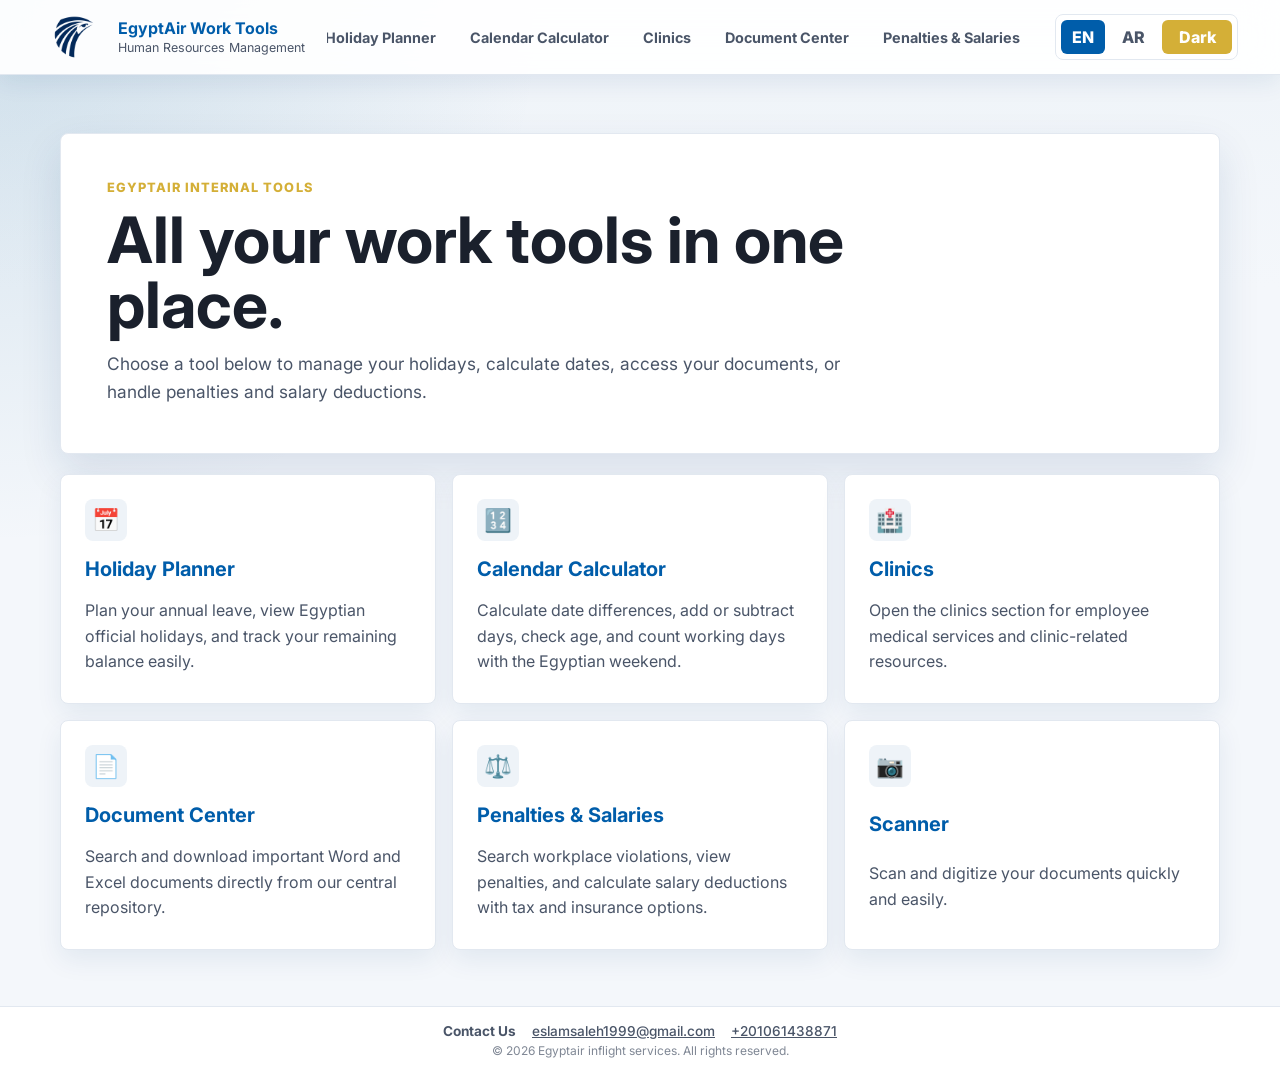
==== index.html @ b9f61050 "Add files via upload" ====
<!DOCTYPE html>
<html lang="en" dir="ltr" data-theme="light">
<head>
  <meta charset="UTF-8">
  <meta name="viewport" content="width=device-width, initial-scale=1.0">
  <title>EgyptAir Work Tools</title>
  <link rel="icon" href="egyptair-logo_.png" type="image/png">
  <link rel="preconnect" href="https://fonts.googleapis.com">
  <link rel="preconnect" href="https://fonts.gstatic.com" crossorigin>
  <link href="https://fonts.googleapis.com/css2?family=Cairo:wght@400;500;600;700&family=Inter:wght@400;500;600;700;800&display=swap" rel="stylesheet">
  <link rel="stylesheet" href="portal.css">
</head>
<body>
  <header class="portal-header">
    <a class="brand" href="index.html" aria-label="EgyptAir home">
      <img src="egyptair-logo_.png" alt="EgyptAir logo">
      <span>
        <strong data-en="EgyptAir Work Tools" data-ar="أدوات عمل مصر للطيران">EgyptAir Work Tools</strong>
        <small data-en="Human Resources Management" data-ar="ادارة الموارد البشرية">ادارة الموارد البشرية</small>
      </span>
    </a>

    <nav class="portal-nav" aria-label="Main navigation">
      <a class="active" href="index.html" data-en="Home" data-ar="الرئيسية">Home</a>
      <a href="holiday-planner.html" data-en="Holiday Planner" data-ar="مخطط الإجازات">Holiday Planner</a>
      <a href="calendar-calculator.html" data-en="Calendar Calculator" data-ar="حاسبة التقويم">Calendar Calculator</a>
      <a href="clinics.html" data-en="Clinics" data-ar="العيادات">Clinics</a>
      <a href="document-center.html" data-en="Document Center" data-ar="مركز المستندات">Document Center</a>
      <a href="penalties-salaries.html" data-en="Penalties & Salaries" data-ar="الجزاءات والمرتبات">الجزاءات والمرتبات</a>
      <a href="scanner.html" data-en="Scanner" data-ar="ماسح ضوئي">Scanner</a>
    </nav>

    <div class="portal-actions" aria-label="Display controls">
      <button class="segmented-btn active" type="button" data-lang-option="en">EN</button>
      <button class="segmented-btn" type="button" data-lang-option="ar">AR</button>
      <button class="theme-btn" type="button" data-theme-toggle data-en="Dark" data-ar="داكن">Dark</button>
    </div>
  </header>

  <main class="portal-shell">
    <section class="hero-panel">
      <p class="eyebrow" data-en="EgyptAir internal tools" data-ar="أدوات داخلية لمصر للطيران">EgyptAir internal tools</p>
      <h1 data-en="All your work tools in one place." data-ar="جميع أدوات عملك في مكان واحد.">All your work tools in one place.</h1>
      <p data-en="Choose a tool below to manage your holidays, calculate dates, access your documents, or handle penalties and salary deductions." data-ar="اختر أداة من أدناه لإدارة إجازاتك، أو حساب التواريخ، أو الوصول إلى مستنداتك، أو التعامل مع الجزاءات وخصومات الرواتب.">Choose a tool below to manage your holidays, calculate dates, access your documents, or handle penalties and salary deductions.</p>
    </section>

    <section class="tool-grid" aria-label="Portal options">
      <a class="tool-card" href="holiday-planner.html">
        <span class="tool-icon" aria-hidden="true">📅</span>
        <h2 data-en="Holiday Planner" data-ar="مخطط الإجازات">Holiday Planner</h2>
        <p data-en="Plan your annual leave, view Egyptian official holidays, and track your remaining balance easily." data-ar="خطط لإجازتك السنوية، واعرض العطلات الرسمية المصرية، وتتبع رصيدك المتبقي بسهولة.">Plan your annual leave, view Egyptian official holidays, and track your remaining balance easily.</p>
      </a>

      <a class="tool-card" href="calendar-calculator.html">
        <span class="tool-icon" aria-hidden="true">🔢</span>
        <h2 data-en="Calendar Calculator" data-ar="حاسبة التقويم">Calendar Calculator</h2>
        <p data-en="Calculate date differences, add or subtract days, check age, and count working days with the Egyptian weekend." data-ar="احسب الفروق بين التواريخ، وأضف أو اطرح الأيام، واحسب العمر، وعد أيام العمل مع عطلة نهاية الأسبوع المصرية.">Calculate date differences, add or subtract days, check age, and count working days with the Egyptian weekend.</p>
      </a>

      <a class="tool-card" href="clinics.html">
        <span class="tool-icon" aria-hidden="true">🏥</span>
        <h2 data-en="Clinics" data-ar="العيادات">Clinics</h2>
        <p data-en="Open the clinics section for employee medical services and clinic-related resources." data-ar="افتح قسم العيادات لخدمات الموظفين الطبية والموارد المتعلقة بالعيادات.">Open the clinics section for employee medical services and clinic-related resources.</p>
      </a>

      <a class="tool-card" href="document-center.html">
        <span class="tool-icon" aria-hidden="true">📄</span>
        <h2 data-en="Document Center" data-ar="مركز المستندات">Document Center</h2>
        <p data-en="Search and download important Word and Excel documents directly from our central repository." data-ar="ابحث وحمل مستندات Word وExcel الهامة مباشرة من مستودعنا المركزي.">Search and download important Word and Excel documents directly from our central repository.</p>
      </a>

      <a class="tool-card" href="penalties-salaries.html">
        <span class="tool-icon" aria-hidden="true">⚖️</span>
        <h2 data-en="Penalties & Salaries" data-ar="الجزاءات والمرتبات">الجزاءات والمرتبات</h2>
        <p data-en="Search workplace violations, view penalties, and calculate salary deductions with tax and insurance options." data-ar="ابحث عن المخالفات الوظيفية، واعرض الجزاءات، واحسب خصومات الرواتب مع خيارات الضرائب والتأمين.">ابحث عن المخالفات الوظيفية، واعرض الجزاءات، واحسب خصومات الرواتب مع خيارات الضرائب والتأمين.</p>
      </a>
      <a class="tool-card" href="scanner.html">
        <span class="tool-icon" aria-hidden="true">📷</span>
        <h2 data-en="Scanner" data-ar="ماسح ضوئي">Scanner</h2>
        <p data-en="Scan and digitize your documents quickly and easily." data-ar="امسح مستنداتك ضوئياً ورقمنتها بسرعة وسهولة.">Scan and digitize your documents quickly and easily.</p>
      </a>
    </section>
  </main>

  <footer class="portal-footer">
    <div class="footer-content">
      <div class="footer-info">
        <span><strong>Contact Us</strong></span>
        <span><a href="mailto:eslamsaleh1999@gmail.com">eslamsaleh1999@gmail.com</a></span>
        <span><a href="tel:+201061438871">+201061438871</a></span>
      </div>
      <div class="footer-copyright">
        &copy; 2026 Egyptair inflight services. All rights reserved.
      </div>
    </div>
  </footer>

  <script src="site-data.js"></script>
<script src="portal.js"></script>
</body>
</html>
---- portal.css ----
:root {
  color-scheme: light;
  --bg: #f4f7fb;
  --surface: #ffffff;
  --surface-2: #eef3f8;
  --surface2: #eef3f8; /* backward-compat alias */
  --text: #1a202c;
  --muted: #4a5568;
  --line: #e2e8f0;
  --primary: #005daa; /* Official EgyptAir Blue */
  --primary-2: #0078d4;
  --accent: #d4af37;
  --accent-2: #f6e05e;
  --danger: #c73636;
  --success: #12805c;
  --shadow: 0 18px 42px rgba(18, 59, 115, 0.12);
}

:root[data-theme="dark"] {
  color-scheme: dark;
  --bg: #101722;
  --surface: #172234;
  --surface-2: #202d42;
  --surface2: #202d42; /* backward-compat alias */
  --text: #edf4ff;
  --muted: #aab7ca;
  --line: #33445f;
  --primary: #74b8ff;
  --primary-2: #88d6e9;
  --accent: #f1c75b;
  --accent-2: #ffe08a;
  --danger: #ff8a8a;
  --success: #6ee7b7;
  --shadow: 0 18px 44px rgba(0, 0, 0, 0.32);
}

* {
  box-sizing: border-box;
}

html {
  min-height: 100%;
}

body {
  margin: 0;
  min-height: 100vh;
  background:
    radial-gradient(circle at top left, rgba(31, 111, 159, 0.16), transparent 34rem),
    linear-gradient(180deg, var(--surface-2), var(--bg) 18rem);
  color: var(--text);
  font-family: Inter, "Segoe UI", Arial, sans-serif;
  cursor: url('data:image/svg+xml;utf8,%3Csvg%20xmlns%3D%22http%3A//www.w3.org/2000/svg%22%20width%3D%2226%22%20height%3D%2226%22%20viewBox%3D%220%200%20800%20800%22%3E%3Cpath%20fill%3D%22white%22%20stroke%3D%22black%22%20stroke-width%3D%2236%22%20stroke-linejoin%3D%22round%22%20d%3D%22M%20116%2C136%20L%20103%2C173%20L%20119%2C219%20L%20213%2C323%20L%20152%2C592%20L%20207%2C647%20L%20219%2C645%20L%20333%2C443%20L%20435%2C545%20L%20415%2C630%20L%20465%2C673%20L%20542%2C572%20L%20649%2C488%20L%20602%2C439%20L%20520%2C460%20L%20417%2C356%20L%20617%2C247%20L%20622%2C232%20L%20570%2C177%20L%20299%2C240%20L%20198%2C147%20L%20143%2C128%20Z%22/%3E%3C/svg%3E') 13 13, auto;
}

html[dir="rtl"] body,
html[dir="rtl"] button,
html[dir="rtl"] input,
html[dir="rtl"] select,
html[dir="rtl"] textarea {
  font-family: Cairo, "Segoe UI", Tahoma, Arial, sans-serif;
}

a {
  color: inherit;
}

button,
input,
select,
textarea {
  font: inherit;
}

.portal-header {
  position: sticky;
  top: 0;
  z-index: 20;
  display: grid;
  grid-template-columns: auto minmax(0, 1fr) auto;
  align-items: center;
  gap: 22px;
  padding: 14px clamp(16px, 4vw, 42px);
  background: color-mix(in srgb, var(--surface) 92%, transparent);
  border-bottom: 1px solid var(--line);
  box-shadow: 0 8px 22px rgba(18, 59, 115, 0.08);
  backdrop-filter: blur(16px);
}

.brand {
  display: inline-flex;
  align-items: center;
  gap: 12px;
  text-decoration: none;
  min-width: 230px;
}

.brand img {
  width: 64px;
  height: 44px;
  object-fit: contain;
}

.brand strong,
.brand small {
  display: block;
}

.brand strong {
  color: var(--primary);
  font-size: 1rem;
  line-height: 1.15;
}

.brand small {
  color: var(--muted);
  font-size: 0.78rem;
  margin-top: 3px;
}

.portal-nav {
  display: flex;
  justify-content: center;
  gap: 6px;
  min-width: 0;
  overflow-x: auto;
}

.portal-nav a {
  flex: 0 0 auto;
  min-height: 40px;
  display: inline-flex;
  align-items: center;
  padding: 0 13px;
  border-radius: 6px;
  color: var(--muted);
  font-weight: 700;
  font-size: 0.9rem;
  text-decoration: none;
  border: 1px solid transparent;
}

.portal-nav a:hover,
.portal-nav a:focus-visible {
  color: var(--primary);
  border-color: var(--line);
  background: var(--surface-2);
  outline: none;
}

.portal-nav a.active {
  color: #ffffff;
  background: var(--primary);
  border-color: transparent;
}

.portal-actions {
  display: inline-flex;
  align-items: center;
  gap: 6px;
  padding: 5px;
  border: 1px solid var(--line);
  border-radius: 8px;
  background: var(--surface);
}

.segmented-btn,
.theme-btn {
  min-height: 34px;
  border: 0;
  border-radius: 6px;
  padding: 0 11px;
  background: transparent;
  color: var(--muted);
  font-weight: 800;
  cursor: pointer;
}

.segmented-btn.active,
.theme-btn {
  color: #ffffff;
  background: var(--primary);
}

.theme-btn {
  min-width: 70px;
  background: var(--accent);
  color: #ffffff;
}

.portal-shell {
  width: min(1160px, calc(100% - 32px));
  margin: 0 auto;
  padding: clamp(28px, 5vw, 58px) 0 56px;
}

.hero-panel {
  display: grid;
  gap: 12px;
  padding: clamp(26px, 5vw, 46px);
  border: 1px solid var(--line);
  border-radius: 8px;
  background: var(--surface);
  box-shadow: var(--shadow);
}

.eyebrow {
  margin: 0;
  color: var(--accent);
  font-size: 0.8rem;
  font-weight: 800;
  letter-spacing: 0.08em;
  text-transform: uppercase;
}

h1,
h2,
p {
  margin-top: 0;
}

.hero-panel h1 {
  max-width: 760px;
  margin-bottom: 0;
  font-size: clamp(2.2rem, 5vw, 4.2rem);
  line-height: 1.02;
  letter-spacing: 0;
}

.hero-panel p:last-child {
  max-width: 760px;
  margin-bottom: 0;
  color: var(--muted);
  font-size: 1.08rem;
  line-height: 1.65;
}

.tool-grid {
  display: grid;
  grid-template-columns: repeat(3, minmax(0, 1fr));
  gap: 16px;
  margin-top: 20px;
}

.tool-card {
  display: grid;
  gap: 13px;
  min-height: 230px;
  padding: 24px;
  border: 1px solid var(--line);
  border-radius: 8px;
  background: var(--surface);
  color: inherit;
  text-decoration: none;
  box-shadow: 0 10px 26px rgba(18, 59, 115, 0.08);
  transition: transform 0.18s ease, border-color 0.18s ease, box-shadow 0.18s ease;
}

.tool-card:hover,
.tool-card:focus-visible {
  transform: translateY(-3px);
  border-color: var(--accent);
  box-shadow: var(--shadow);
  outline: none;
}

.tool-icon {
  width: 42px;
  height: 42px;
  display: inline-flex;
  align-items: center;
  justify-content: center;
  border-radius: 8px;
  background: var(--surface-2);
  color: var(--primary);
  font-size: 1.4rem;
  font-weight: 800;
}

.tool-card h2 {
  margin-bottom: 0;
  color: var(--primary);
  font-size: 1.25rem;
}

.tool-card p {
  margin-bottom: 0;
  color: var(--muted);
  line-height: 1.6;
}

.app-page {
  width: min(1480px, calc(100% - 32px));
  margin: 0 auto;
  padding: 28px 0 56px;
}

.document-layout {
  display: grid;
  grid-template-columns: minmax(280px, 0.8fr) minmax(0, 1.2fr);
  gap: 18px;
  align-items: start;
}

.panel-card {
  border: 1px solid var(--line);
  border-radius: 8px;
  background: var(--surface);
  box-shadow: 0 12px 30px rgba(18, 59, 115, 0.1);
  padding: 22px;
}

.panel-card h1,
.panel-card h2 {
  color: var(--primary);
}

.panel-card p {
  color: var(--muted);
  line-height: 1.6;
}

.upload-zone {
  display: grid;
  gap: 14px;
}

.file-input {
  min-height: 150px;
  display: grid;
  place-items: center;
  padding: 18px;
  border: 2px dashed var(--line);
  border-radius: 8px;
  background: var(--surface-2);
  color: var(--muted);
  text-align: center;
  cursor: pointer;
}

.file-input input {
  display: none;
}

.primary-btn,
.ghost-btn {
  min-height: 42px;
  display: inline-flex;
  align-items: center;
  justify-content: center;
  gap: 8px;
  border-radius: 6px;
  padding: 0 16px;
  font-weight: 800;
  cursor: pointer;
  text-decoration: none;
}

.primary-btn {
  border: 0;
  color: #fff;
  background: var(--primary);
}

.ghost-btn {
  border: 1px solid var(--line);
  background: var(--surface);
  color: var(--primary);
}

.danger-btn {
  color: var(--danger);
}

.document-list {
  display: grid;
  gap: 10px;
  margin-top: 18px;
}

.document-row {
  display: grid;
  grid-template-columns: minmax(0, 1fr) auto;
  gap: 12px;
  align-items: center;
  padding: 14px;
  border: 1px solid var(--line);
  border-radius: 8px;
  background: var(--surface-2);
}

.document-row-actions {
  display: flex;
  flex-wrap: wrap;
  gap: 8px;
  justify-content: flex-end;
}

.document-form-panel {
  margin-top: 18px;
  padding: 18px;
  border: 1px solid var(--line);
  border-radius: 8px;
  background: var(--surface-2);
}

.document-form-panel[hidden] {
  display: none;
}

.document-form-panel h3 {
  margin: 0 0 6px;
  color: var(--primary);
  font-size: 1.05rem;
}

.document-form-panel .form-note {
  margin: 0 0 16px;
  color: var(--muted);
  font-size: 0.9rem;
  line-height: 1.5;
}

.document-form-fields {
  display: grid;
  gap: 14px;
}

.document-form-field label {
  display: block;
  margin-bottom: 6px;
  font-weight: 700;
  color: var(--text);
}

.document-form-field input,
.document-form-field textarea {
  width: 100%;
  padding: 10px 12px;
  border: 1px solid var(--line);
  border-radius: 8px;
  background: var(--surface);
  color: var(--text);
  font: inherit;
}

.document-form-field textarea {
  min-height: 72px;
  resize: vertical;
}

.document-form-actions {
  display: flex;
  flex-wrap: wrap;
  gap: 10px;
  margin-top: 18px;
}

.document-form-status {
  margin-top: 12px;
  color: var(--muted);
  font-size: 0.9rem;
}

.document-form-status.is-error {
  color: var(--danger);
}

.docx-render-host {
  position: fixed;
  left: -10000px;
  top: 0;
  width: 210mm;
  pointer-events: none;
  opacity: 0;
}

.document-name {
  margin: 0 0 4px;
  font-weight: 800;
  overflow-wrap: anywhere;
}

/* Employee results use a fixed label/value grid instead of inline text.
   This keeps the value column aligned even when labels or values have
   different lengths, including Arabic RTL layouts. */
.employee-result-card {
  grid-template-columns: 1fr;
  gap: 8px;
  align-items: stretch;
}

.employee-result-name {
  margin: 0;
  color: var(--text);
  font-size: 1.2rem;
  font-weight: 800;
  line-height: 1.35;
}

.employee-result-fields {
  display: grid;
  gap: 5px;
  font-size: 0.92em;
}

.employee-field {
  display: grid;
  grid-template-columns: max-content minmax(0, 1fr);
  gap: 8px;
  align-items: start;
  min-width: 0;
}

.employee-field-label {
  white-space: nowrap;
}

.employee-field-value {
  min-width: 0;
  overflow-wrap: anywhere;
}

.document-meta {
  margin: 0;
  color: var(--muted);
  font-size: 0.9rem;
}

.empty-state {
  padding: 28px;
  border: 1px dashed var(--line);
  border-radius: 8px;
  color: var(--muted);
  text-align: center;
}

/* ── Toast notifications ── */
.toast-container {
  position: fixed;
  top: 80px;
  right: 16px;
  z-index: 1000;
  display: flex;
  flex-direction: column;
  gap: 10px;
  pointer-events: none;
}

html[dir="rtl"] .toast-container {
  right: auto;
  left: 16px;
}

.toast {
  pointer-events: auto;
  min-width: 260px;
  max-width: 420px;
  padding: 14px 18px;
  border-radius: 8px;
  border: 1px solid var(--line);
  background: var(--surface);
  color: var(--text);
  box-shadow: var(--shadow);
  font-size: 0.95rem;
  font-weight: 600;
  line-height: 1.5;
  animation: toastIn 0.3s ease, toastOut 0.3s ease 3.7s forwards;
  opacity: 1;
}

.toast--error {
  border-color: var(--danger);
  background: color-mix(in srgb, var(--danger) 8%, var(--surface));
}

.toast--warning {
  border-color: var(--accent);
  background: color-mix(in srgb, var(--accent) 8%, var(--surface));
}

@keyframes toastIn {
  from { opacity: 0; transform: translateX(30px); }
  to   { opacity: 1; transform: translateX(0); }
}

@keyframes toastOut {
  from { opacity: 1; transform: translateX(0); }
  to   { opacity: 0; transform: translateX(30px); }
}

html[dir="rtl"] .toast {
  animation: toastInRtl 0.3s ease, toastOutRtl 0.3s ease 3.7s forwards;
}

@keyframes toastInRtl {
  from { opacity: 0; transform: translateX(-30px); }
  to   { opacity: 1; transform: translateX(0); }
}

@keyframes toastOutRtl {
  from { opacity: 1; transform: translateX(0); }
  to   { opacity: 0; transform: translateX(-30px); }
}

/* ── Utilities ── */
.sr-only {
  position: absolute;
  width: 1px;
  height: 1px;
  padding: 0;
  margin: -1px;
  overflow: hidden;
  clip: rect(0, 0, 0, 0);
  white-space: nowrap;
  border: 0;
}

.hidden {
  display: none !important;
}

  .search-input {
    width: 100%;
    padding: 12px;
    border: 1px solid var(--line);
    border-radius: 8px;
    background: var(--surface-2);
    color: var(--text);
    font: inherit;
    outline: none;
    transition: border-color 0.18s, box-shadow 0.18s;
  }
  .search-input:focus {
    border-color: var(--primary);
    box-shadow: 0 0 0 3px rgba(0, 93, 170, 0.12);
  }

@media (max-width: 920px) {
  .portal-header {
    grid-template-columns: 1fr;
    gap: 12px;
  }

  .brand {
    min-width: 0;
  }

  .portal-nav {
    justify-content: flex-start;
  }

  .portal-actions {
    justify-self: start;
  }

  .tool-grid,
  .document-layout {
    grid-template-columns: 1fr;
  }
}

@media (max-width: 560px) {
  .brand img {
    width: 54px;
  }

  .portal-shell,
  .app-page {
    width: min(100% - 20px, 1480px);
  }

  .hero-panel,
  .tool-card,
  .panel-card {
    padding: 18px;
  }

  .document-row {
    grid-template-columns: 1fr;
  }
}

/* ── Footer ── */
.portal-footer {
  margin: 0;
  padding: 16px clamp(16px, 4vw, 42px);
  background: var(--surface);
  border-top: 1px solid var(--line);
  text-align: center;
  color: var(--muted);
  /* Force LTR and standard font even in Arabic mode */
  direction: ltr !important;
  unicode-bidi: isolate;
  font-family: Inter, "Segoe UI", Arial, sans-serif !important;
}

.footer-content {
  max-width: 1160px;
  margin: 0 auto;
  display: flex;
  flex-direction: column;
  gap: 4px;
}

.footer-info {
  display: flex;
  justify-content: center;
  flex-wrap: wrap;
  gap: 16px;
  font-weight: 500;
  font-size: 0.85rem;
}

.footer-info span {
  display: flex;
  align-items: center;
  gap: 6px;
}

.footer-copyright {
  font-size: 0.75rem;
  opacity: 0.7;
}

@media (max-width: 768px) {
  .footer-info {
    flex-direction: column;
    gap: 8px;
  }
}
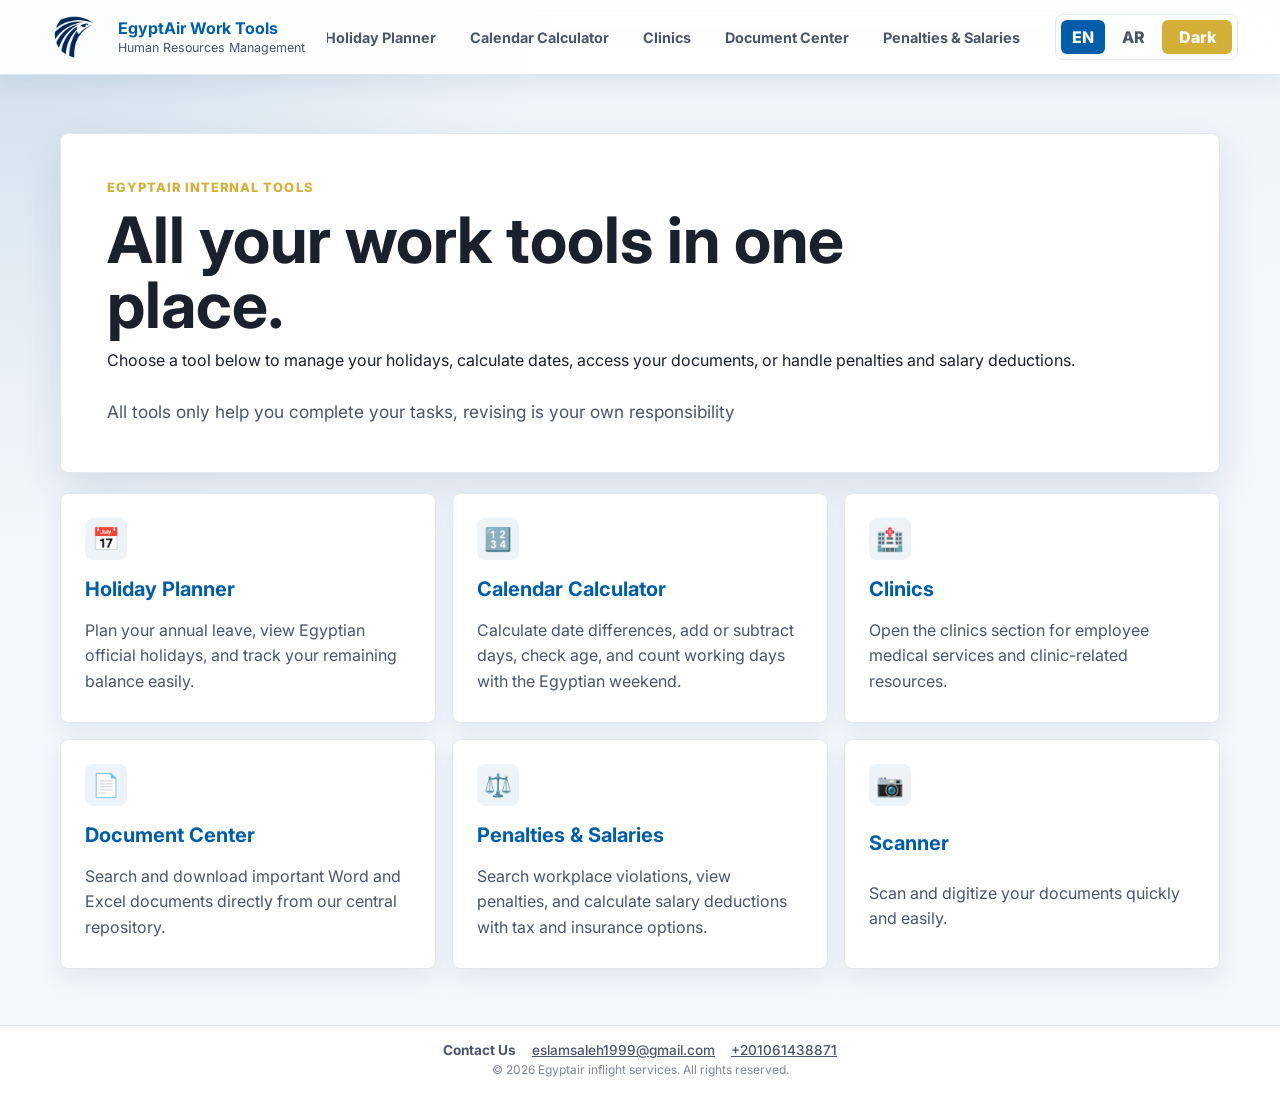
==== commit 10ed8133: "Add files via upload" ====
--- a/index.html
+++ b/index.html
@@ -41,7 +41,8 @@
     <section class="hero-panel">
       <p class="eyebrow" data-en="EgyptAir internal tools" data-ar="أدوات داخلية لمصر للطيران">EgyptAir internal tools</p>
       <h1 data-en="All your work tools in one place." data-ar="جميع أدوات عملك في مكان واحد.">All your work tools in one place.</h1>
-      <p data-en="Choose a tool below to manage your holidays, calculate dates, access your documents, or handle penalties and salary deductions." data-ar="اختر أداة من أدناه لإدارة إجازاتك، أو حساب التواريخ، أو الوصول إلى مستنداتك، أو التعامل مع الجزاءات وخصومات الرواتب.">Choose a tool below to manage your holidays, calculate dates, access your documents, or handle penalties and salary deductions.</p>
+      <p data-en="Choose a tool below to manage your holidays, calculate dates, access your documents, or handle penalties and salary deductions." data-ar="لكيفية الاستخدام اذهب الى مركز المستندات و ابحث عن (دليل استخدام لأدوات الموقع) ثم قم بالتحميل.">Choose a tool below to manage your holidays, calculate dates, access your documents, or handle penalties and salary deductions.</p>
+      <p data-en="All tools only help you complete your tasks, revising is your own responsibility" data-ar="⚠ جميع الأدوات تساعدك فقط على إنجاز مهامك، أما المراجعة فهي مسؤوليتك الخاصة.">All tools only help you complete your tasks, revising is your own responsibility.</p>
     </section>
 
     <section class="tool-grid" aria-label="Portal options">
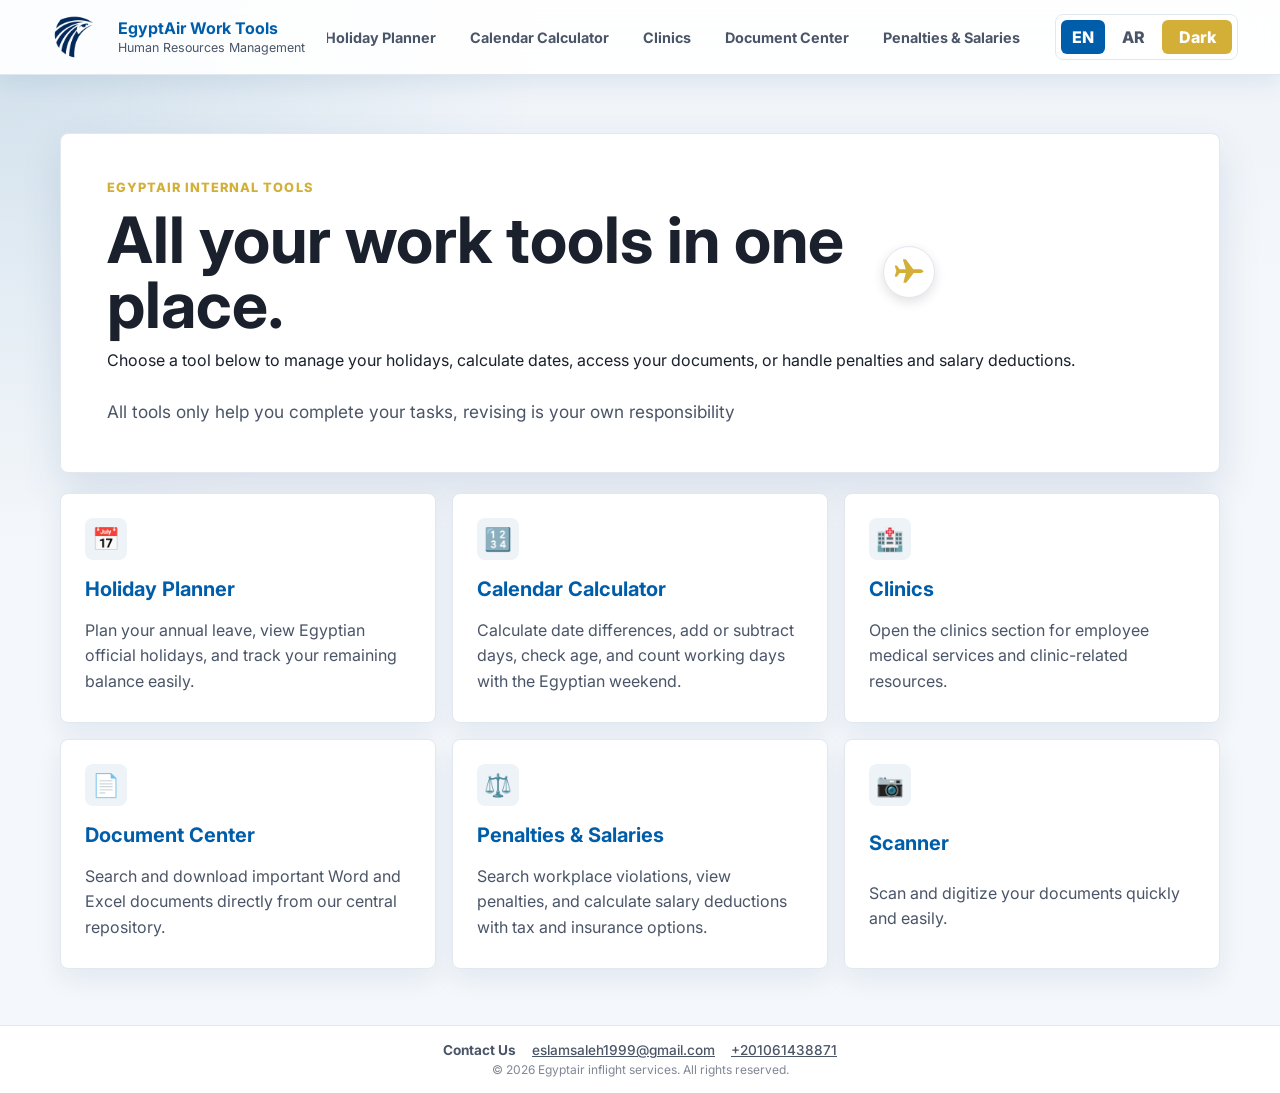
==== commit 2141bff4: "Add files via upload" ====
--- a/index.html
+++ b/index.html
@@ -40,7 +40,14 @@
   <main class="portal-shell">
     <section class="hero-panel">
       <p class="eyebrow" data-en="EgyptAir internal tools" data-ar="أدوات داخلية لمصر للطيران">EgyptAir internal tools</p>
-      <h1 data-en="All your work tools in one place." data-ar="جميع أدوات عملك في مكان واحد.">All your work tools in one place.</h1>
+      <div class="hero-title-row">
+        <h1 data-en="All your work tools in one place." data-ar="جميع أدوات عملك في مكان واحد.">All your work tools in one place.</h1>
+        <button class="fun-plane-btn" id="planeBtn" type="button" title="Let's fly!" aria-label="Let's fly!">
+          <svg viewBox="0 0 64 64" width="30" height="30" aria-hidden="true" focusable="false">
+            <path fill="currentColor" d="M62 30c0-2-3-4-6-4H41L26 6c-.4-.6-1-1-1.8-1h-3.6c-1 0-1.600.9-1.300 1.800L25 26H12l-5-7c-.4-.6-1-1-1.800-1H3c-1 0-1.500.9-1.200 1.800L5 30l-3.200 10.200C1.500 41.100 2 42 3 42h2.200c.7 0 1.400-.4 1.800-1l5-7h13l-4.700 19.200c-.3.9.3 1.800 1.300 1.800h3.600c.7 0 1.400-.4 1.800-1l15-20h15c3 0 6-2 6-4z"/>
+          </svg>
+        </button>
+      </div>
       <p data-en="Choose a tool below to manage your holidays, calculate dates, access your documents, or handle penalties and salary deductions." data-ar="لكيفية الاستخدام اذهب الى مركز المستندات و ابحث عن (دليل استخدام لأدوات الموقع) ثم قم بالتحميل.">Choose a tool below to manage your holidays, calculate dates, access your documents, or handle penalties and salary deductions.</p>
       <p data-en="All tools only help you complete your tasks, revising is your own responsibility" data-ar="⚠ جميع الأدوات تساعدك فقط على إنجاز مهامك، أما المراجعة فهي مسؤوليتك الخاصة.">All tools only help you complete your tasks, revising is your own responsibility.</p>
     </section>
--- a/portal.css
+++ b/portal.css
@@ -45,10 +45,11 @@
 body {
   margin: 0;
   min-height: 100vh;
+  background: #f4f7fb;
   background:
     radial-gradient(circle at top left, rgba(31, 111, 159, 0.16), transparent 34rem),
     linear-gradient(180deg, var(--surface-2), var(--bg) 18rem);
-  color: var(--text);
+  color: #1a202c; color: var(--text);
   font-family: Inter, "Segoe UI", Arial, sans-serif;
   cursor: url('data:image/svg+xml;utf8,%3Csvg%20xmlns%3D%22http%3A//www.w3.org/2000/svg%22%20width%3D%2226%22%20height%3D%2226%22%20viewBox%3D%220%200%20800%20800%22%3E%3Cpath%20fill%3D%22white%22%20stroke%3D%22black%22%20stroke-width%3D%2236%22%20stroke-linejoin%3D%22round%22%20d%3D%22M%20116%2C136%20L%20103%2C173%20L%20119%2C219%20L%20213%2C323%20L%20152%2C592%20L%20207%2C647%20L%20219%2C645%20L%20333%2C443%20L%20435%2C545%20L%20415%2C630%20L%20465%2C673%20L%20542%2C572%20L%20649%2C488%20L%20602%2C439%20L%20520%2C460%20L%20417%2C356%20L%20617%2C247%20L%20622%2C232%20L%20570%2C177%20L%20299%2C240%20L%20198%2C147%20L%20143%2C128%20Z%22/%3E%3C/svg%3E') 13 13, auto;
 }
@@ -80,10 +81,13 @@
   grid-template-columns: auto minmax(0, 1fr) auto;
   align-items: center;
   gap: 22px;
-  padding: 14px clamp(16px, 4vw, 42px);
+  padding: 14px 16px; padding: 14px clamp(16px, 4vw, 42px);
+  background: #ffffff;
+  background: #ffffff; background: var(--surface);
   background: color-mix(in srgb, var(--surface) 92%, transparent);
-  border-bottom: 1px solid var(--line);
+  border-bottom: 1px solid #e2e8f0; border-bottom: 1px solid var(--line);
   box-shadow: 0 8px 22px rgba(18, 59, 115, 0.08);
+  -webkit-backdrop-filter: blur(16px);
   backdrop-filter: blur(16px);
 }
 
@@ -107,13 +111,13 @@
 }
 
 .brand strong {
-  color: var(--primary);
+  color: #005daa; color: var(--primary);
   font-size: 1rem;
   line-height: 1.15;
 }
 
 .brand small {
-  color: var(--muted);
+  color: #4a5568; color: var(--muted);
   font-size: 0.78rem;
   margin-top: 3px;
 }
@@ -133,24 +137,36 @@
   align-items: center;
   padding: 0 13px;
   border-radius: 6px;
-  color: var(--muted);
+  color: #4a5568; color: var(--muted);
   font-weight: 700;
   font-size: 0.9rem;
   text-decoration: none;
   border: 1px solid transparent;
 }
 
-.portal-nav a:hover,
+.portal-nav a:hover {
+  color: #005daa;
+  color: #005daa; color: var(--primary);
+  border-color: #e2e8f0;
+  border-color: #e2e8f0; border-color: var(--line);
+  background: #eef3f8;
+  background: #eef3f8; background: var(--surface-2);
+  outline: none;
+}
+
 .portal-nav a:focus-visible {
-  color: var(--primary);
-  border-color: var(--line);
-  background: var(--surface-2);
+  color: #005daa;
+  color: #005daa; color: var(--primary);
+  border-color: #e2e8f0;
+  border-color: #e2e8f0; border-color: var(--line);
+  background: #eef3f8;
+  background: #eef3f8; background: var(--surface-2);
   outline: none;
 }
 
 .portal-nav a.active {
   color: #ffffff;
-  background: var(--primary);
+  background: #005daa; background: var(--primary);
   border-color: transparent;
 }
 
@@ -159,9 +175,9 @@
   align-items: center;
   gap: 6px;
   padding: 5px;
-  border: 1px solid var(--line);
-  border-radius: 8px;
-  background: var(--surface);
+  border: 1px solid #e2e8f0; border: 1px solid var(--line);
+  border-radius: 8px;
+  background: #ffffff; background: var(--surface);
 }
 
 .segmented-btn,
@@ -171,7 +187,7 @@
   border-radius: 6px;
   padding: 0 11px;
   background: transparent;
-  color: var(--muted);
+  color: #4a5568; color: var(--muted);
   font-weight: 800;
   cursor: pointer;
 }
@@ -179,7 +195,7 @@
 .segmented-btn.active,
 .theme-btn {
   color: #ffffff;
-  background: var(--primary);
+  background: #005daa; background: var(--primary);
 }
 
 .theme-btn {
@@ -189,18 +205,18 @@
 }
 
 .portal-shell {
-  width: min(1160px, calc(100% - 32px));
+  width: calc(100% - 32px); max-width: 1160px; width: min(1160px, calc(100% - 32px));
   margin: 0 auto;
-  padding: clamp(28px, 5vw, 58px) 0 56px;
+  padding: 28px 0 56px; padding: clamp(28px, 5vw, 58px) 0 56px;
 }
 
 .hero-panel {
   display: grid;
   gap: 12px;
-  padding: clamp(26px, 5vw, 46px);
-  border: 1px solid var(--line);
-  border-radius: 8px;
-  background: var(--surface);
+  padding: 26px; padding: clamp(26px, 5vw, 46px);
+  border: 1px solid #e2e8f0; border: 1px solid var(--line);
+  border-radius: 8px;
+  background: #ffffff; background: var(--surface);
   box-shadow: var(--shadow);
 }
 
@@ -222,7 +238,7 @@
 .hero-panel h1 {
   max-width: 760px;
   margin-bottom: 0;
-  font-size: clamp(2.2rem, 5vw, 4.2rem);
+  font-size: 2.2rem; font-size: clamp(2.2rem, 5vw, 4.2rem);
   line-height: 1.02;
   letter-spacing: 0;
 }
@@ -230,7 +246,7 @@
 .hero-panel p:last-child {
   max-width: 760px;
   margin-bottom: 0;
-  color: var(--muted);
+  color: #4a5568; color: var(--muted);
   font-size: 1.08rem;
   line-height: 1.65;
 }
@@ -247,19 +263,29 @@
   gap: 13px;
   min-height: 230px;
   padding: 24px;
-  border: 1px solid var(--line);
-  border-radius: 8px;
-  background: var(--surface);
+  border: 1px solid #e2e8f0; border: 1px solid var(--line);
+  border-radius: 8px;
+  background: #ffffff; background: var(--surface);
   color: inherit;
   text-decoration: none;
   box-shadow: 0 10px 26px rgba(18, 59, 115, 0.08);
   transition: transform 0.18s ease, border-color 0.18s ease, box-shadow 0.18s ease;
 }
 
-.tool-card:hover,
+.tool-card:hover {
+  transform: translateY(-3px);
+  border-color: #d4af37;
+  border-color: var(--accent);
+  box-shadow: 0 18px 42px rgba(18, 59, 115, 0.12);
+  box-shadow: var(--shadow);
+  outline: none;
+}
+
 .tool-card:focus-visible {
   transform: translateY(-3px);
+  border-color: #d4af37;
   border-color: var(--accent);
+  box-shadow: 0 18px 42px rgba(18, 59, 115, 0.12);
   box-shadow: var(--shadow);
   outline: none;
 }
@@ -271,26 +297,26 @@
   align-items: center;
   justify-content: center;
   border-radius: 8px;
-  background: var(--surface-2);
-  color: var(--primary);
+  background: #eef3f8; background: var(--surface-2);
+  color: #005daa; color: var(--primary);
   font-size: 1.4rem;
   font-weight: 800;
 }
 
 .tool-card h2 {
   margin-bottom: 0;
-  color: var(--primary);
+  color: #005daa; color: var(--primary);
   font-size: 1.25rem;
 }
 
 .tool-card p {
   margin-bottom: 0;
-  color: var(--muted);
+  color: #4a5568; color: var(--muted);
   line-height: 1.6;
 }
 
 .app-page {
-  width: min(1480px, calc(100% - 32px));
+  width: calc(100% - 32px); max-width: 1480px; width: min(1480px, calc(100% - 32px));
   margin: 0 auto;
   padding: 28px 0 56px;
 }
@@ -303,20 +329,20 @@
 }
 
 .panel-card {
-  border: 1px solid var(--line);
-  border-radius: 8px;
-  background: var(--surface);
+  border: 1px solid #e2e8f0; border: 1px solid var(--line);
+  border-radius: 8px;
+  background: #ffffff; background: var(--surface);
   box-shadow: 0 12px 30px rgba(18, 59, 115, 0.1);
   padding: 22px;
 }
 
 .panel-card h1,
 .panel-card h2 {
-  color: var(--primary);
+  color: #005daa; color: var(--primary);
 }
 
 .panel-card p {
-  color: var(--muted);
+  color: #4a5568; color: var(--muted);
   line-height: 1.6;
 }
 
@@ -330,10 +356,10 @@
   display: grid;
   place-items: center;
   padding: 18px;
-  border: 2px dashed var(--line);
-  border-radius: 8px;
-  background: var(--surface-2);
-  color: var(--muted);
+  border: 2px dashed #e2e8f0; border: 2px dashed var(--line);
+  border-radius: 8px;
+  background: #eef3f8; background: var(--surface-2);
+  color: #4a5568; color: var(--muted);
   text-align: center;
   cursor: pointer;
 }
@@ -359,13 +385,13 @@
 .primary-btn {
   border: 0;
   color: #fff;
-  background: var(--primary);
+  background: #005daa; background: var(--primary);
 }
 
 .ghost-btn {
-  border: 1px solid var(--line);
-  background: var(--surface);
-  color: var(--primary);
+  border: 1px solid #e2e8f0; border: 1px solid var(--line);
+  background: #ffffff; background: var(--surface);
+  color: #005daa; color: var(--primary);
 }
 
 .danger-btn {
@@ -384,9 +410,9 @@
   gap: 12px;
   align-items: center;
   padding: 14px;
-  border: 1px solid var(--line);
-  border-radius: 8px;
-  background: var(--surface-2);
+  border: 1px solid #e2e8f0; border: 1px solid var(--line);
+  border-radius: 8px;
+  background: #eef3f8; background: var(--surface-2);
 }
 
 .document-row-actions {
@@ -399,9 +425,9 @@
 .document-form-panel {
   margin-top: 18px;
   padding: 18px;
-  border: 1px solid var(--line);
-  border-radius: 8px;
-  background: var(--surface-2);
+  border: 1px solid #e2e8f0; border: 1px solid var(--line);
+  border-radius: 8px;
+  background: #eef3f8; background: var(--surface-2);
 }
 
 .document-form-panel[hidden] {
@@ -410,13 +436,13 @@
 
 .document-form-panel h3 {
   margin: 0 0 6px;
-  color: var(--primary);
+  color: #005daa; color: var(--primary);
   font-size: 1.05rem;
 }
 
 .document-form-panel .form-note {
   margin: 0 0 16px;
-  color: var(--muted);
+  color: #4a5568; color: var(--muted);
   font-size: 0.9rem;
   line-height: 1.5;
 }
@@ -430,17 +456,17 @@
   display: block;
   margin-bottom: 6px;
   font-weight: 700;
-  color: var(--text);
+  color: #1a202c; color: var(--text);
 }
 
 .document-form-field input,
 .document-form-field textarea {
   width: 100%;
   padding: 10px 12px;
-  border: 1px solid var(--line);
-  border-radius: 8px;
-  background: var(--surface);
-  color: var(--text);
+  border: 1px solid #e2e8f0; border: 1px solid var(--line);
+  border-radius: 8px;
+  background: #ffffff; background: var(--surface);
+  color: #1a202c; color: var(--text);
   font: inherit;
 }
 
@@ -458,7 +484,7 @@
 
 .document-form-status {
   margin-top: 12px;
-  color: var(--muted);
+  color: #4a5568; color: var(--muted);
   font-size: 0.9rem;
 }
 
@@ -492,7 +518,7 @@
 
 .employee-result-name {
   margin: 0;
-  color: var(--text);
+  color: #1a202c; color: var(--text);
   font-size: 1.2rem;
   font-weight: 800;
   line-height: 1.35;
@@ -523,15 +549,15 @@
 
 .document-meta {
   margin: 0;
-  color: var(--muted);
+  color: #4a5568; color: var(--muted);
   font-size: 0.9rem;
 }
 
 .empty-state {
   padding: 28px;
-  border: 1px dashed var(--line);
-  border-radius: 8px;
-  color: var(--muted);
+  border: 1px dashed #e2e8f0; border: 1px dashed var(--line);
+  border-radius: 8px;
+  color: #4a5568; color: var(--muted);
   text-align: center;
 }
 
@@ -558,9 +584,9 @@
   max-width: 420px;
   padding: 14px 18px;
   border-radius: 8px;
-  border: 1px solid var(--line);
-  background: var(--surface);
-  color: var(--text);
+  border: 1px solid #e2e8f0; border: 1px solid var(--line);
+  background: #ffffff; background: var(--surface);
+  color: #1a202c; color: var(--text);
   box-shadow: var(--shadow);
   font-size: 0.95rem;
   font-weight: 600;
@@ -571,12 +597,12 @@
 
 .toast--error {
   border-color: var(--danger);
-  background: color-mix(in srgb, var(--danger) 8%, var(--surface));
+  background: rgba(199,54,54,0.08); background: color-mix(in srgb, var(--danger) 8%, var(--surface));
 }
 
 .toast--warning {
   border-color: var(--accent);
-  background: color-mix(in srgb, var(--accent) 8%, var(--surface));
+  background: rgba(212,175,55,0.08); background: color-mix(in srgb, var(--accent) 8%, var(--surface));
 }
 
 @keyframes toastIn {
@@ -623,16 +649,16 @@
   .search-input {
     width: 100%;
     padding: 12px;
-    border: 1px solid var(--line);
+    border: 1px solid #e2e8f0; border: 1px solid var(--line);
     border-radius: 8px;
-    background: var(--surface-2);
-    color: var(--text);
+    background: #eef3f8; background: var(--surface-2);
+    color: #1a202c; color: var(--text);
     font: inherit;
     outline: none;
     transition: border-color 0.18s, box-shadow 0.18s;
   }
   .search-input:focus {
-    border-color: var(--primary);
+    border-color: #005daa; border-color: var(--primary);
     box-shadow: 0 0 0 3px rgba(0, 93, 170, 0.12);
   }
 
@@ -667,7 +693,7 @@
 
   .portal-shell,
   .app-page {
-    width: min(100% - 20px, 1480px);
+    width: calc(100% - 20px); max-width: 1480px; width: min(100% - 20px, 1480px);
   }
 
   .hero-panel,
@@ -684,11 +710,11 @@
 /* ── Footer ── */
 .portal-footer {
   margin: 0;
-  padding: 16px clamp(16px, 4vw, 42px);
-  background: var(--surface);
-  border-top: 1px solid var(--line);
+  padding: 16px 16px; padding: 16px clamp(16px, 4vw, 42px);
+  background: #ffffff; background: var(--surface);
+  border-top: 1px solid #e2e8f0; border-top: 1px solid var(--line);
   text-align: center;
-  color: var(--muted);
+  color: #4a5568; color: var(--muted);
   /* Force LTR and standard font even in Arabic mode */
   direction: ltr !important;
   unicode-bidi: isolate;
@@ -729,3 +755,98 @@
     gap: 8px;
   }
 }
+
+/* ── Fun plane game ── */
+.hero-title-row {
+  display: -webkit-box;
+  display: -ms-flexbox;
+  display: flex;
+  -webkit-box-align: center;
+  -ms-flex-align: center;
+  align-items: center;
+  -ms-flex-wrap: wrap;
+  flex-wrap: wrap;
+  gap: 16px;
+}
+
+.hero-title-row h1 {
+  margin: 0;
+}
+
+.fun-plane-btn {
+  width: 52px;
+  height: 52px;
+  padding: 0;
+  display: -webkit-box;
+  display: -ms-flexbox;
+  display: flex;
+  -webkit-box-align: center;
+  -ms-flex-align: center;
+  align-items: center;
+  -webkit-box-pack: center;
+  -ms-flex-pack: center;
+  justify-content: center;
+  border: 1px solid #e2e8f0; border: 1px solid var(--line);
+  border-radius: 50%;
+  background: #ffffff; background: var(--surface);
+  color: #123b73; color: var(--accent);
+  cursor: pointer;
+  box-shadow: 0 4px 12px rgba(0, 0, 0, 0.12);
+  -webkit-transition: -webkit-transform 0.2s ease;
+  transition: transform 0.2s ease;
+}
+
+.fun-plane-btn:hover {
+  -webkit-transform: translateY(-2px) rotate(-12deg);
+  transform: translateY(-2px) rotate(-12deg);
+}
+
+.fun-plane-btn:active {
+  -webkit-transform: scale(0.92);
+  transform: scale(0.92);
+}
+
+.fun-plane-btn svg {
+  display: block;
+}
+
+.plane-sky {
+  position: fixed;
+  top: 0;
+  left: 0;
+  width: 100%;
+  height: 100%;
+  overflow: hidden;
+  z-index: 2000;
+  pointer-events: none;
+}
+
+.plane-fly {
+  position: absolute;
+  left: 0;
+  top: 0;
+  color: #123b73;
+  line-height: 0;
+  filter: drop-shadow(0 6px 4px rgba(0, 0, 0, 0.25));
+}
+
+.plane-fly svg {
+  display: block;
+}
+
+.plane-trail {
+  position: absolute;
+  right: 92%;
+  top: 50%;
+  width: 90px;
+  height: 3px;
+  margin-top: -1px;
+  border-radius: 3px;
+  background: #ffffff;
+  background: -webkit-linear-gradient(right, rgba(255,255,255,0.9), rgba(255,255,255,0));
+  background: linear-gradient(to left, rgba(120,140,170,0.55), rgba(120,140,170,0));
+}
+
+:root[data-theme="dark"] .plane-fly {
+  color: #74b8ff;
+}
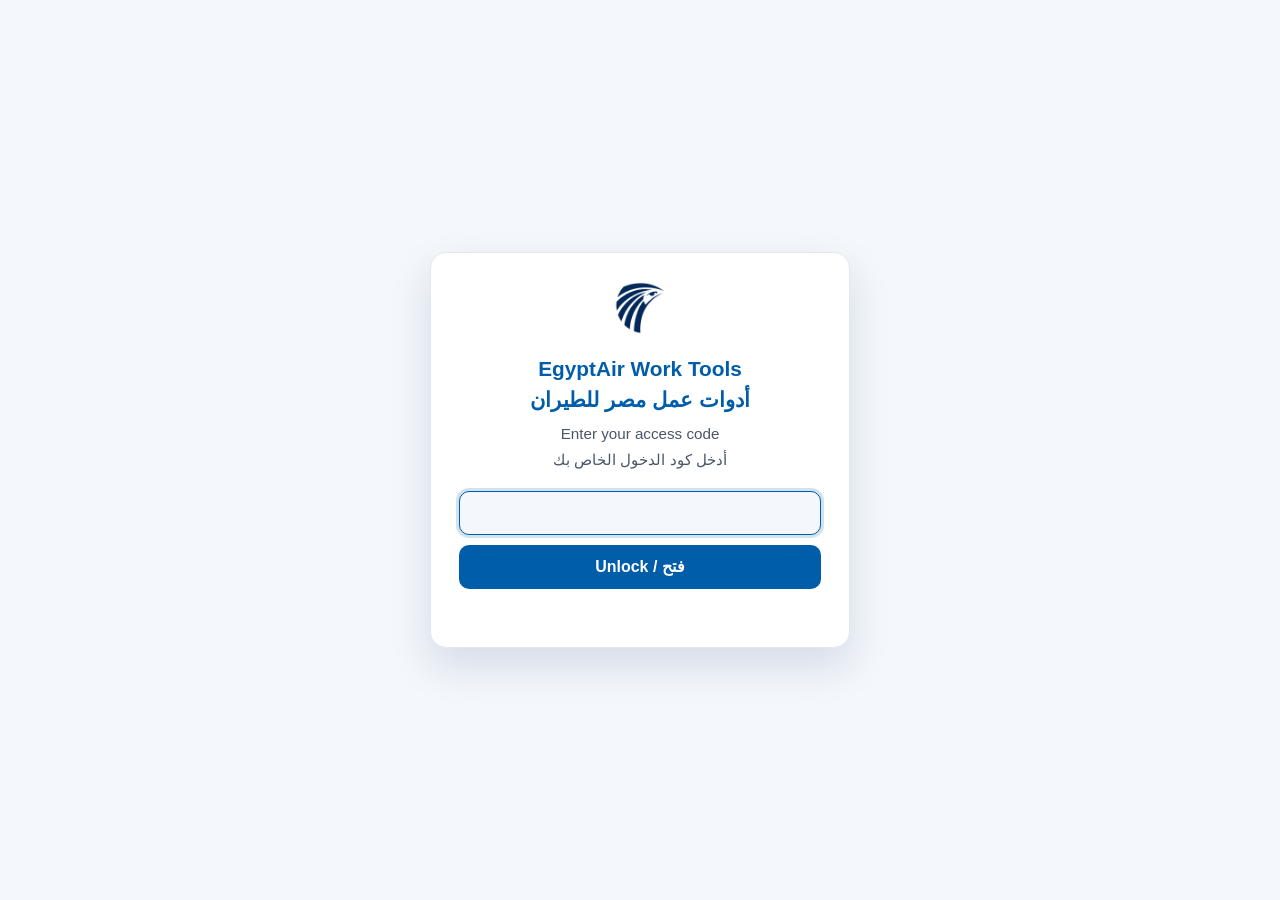
==== commit e2bf17a1: "Add files via upload" ====
--- a/index.html
+++ b/index.html
@@ -2,6 +2,7 @@
 <html lang="en" dir="ltr" data-theme="light">
 <head>
   <meta charset="UTF-8">
+  <script src="auth.js"></script>
   <meta name="viewport" content="width=device-width, initial-scale=1.0">
   <title>EgyptAir Work Tools</title>
   <link rel="icon" href="egyptair-logo_.png" type="image/png">
@@ -24,10 +25,12 @@
       <a class="active" href="index.html" data-en="Home" data-ar="الرئيسية">Home</a>
       <a href="holiday-planner.html" data-en="Holiday Planner" data-ar="مخطط الإجازات">Holiday Planner</a>
       <a href="calendar-calculator.html" data-en="Calendar Calculator" data-ar="حاسبة التقويم">Calendar Calculator</a>
-      <a href="clinics.html" data-en="Clinics" data-ar="العيادات">Clinics</a>
+      <a data-requires="c" href="clinics.html" data-en="Clinics" data-ar="العيادات">Clinics</a>
       <a href="document-center.html" data-en="Document Center" data-ar="مركز المستندات">Document Center</a>
+      <a data-requires="v" href="employees-data.html" data-en="Employee Data" data-ar="بيانات الموظفين">Employee Data</a>
       <a href="penalties-salaries.html" data-en="Penalties & Salaries" data-ar="الجزاءات والمرتبات">الجزاءات والمرتبات</a>
       <a href="scanner.html" data-en="Scanner" data-ar="ماسح ضوئي">Scanner</a>
+      <a data-requires="t" href="tagging.html" data-en="Countdown" data-ar="العد التنازلي">Countdown</a>
     </nav>
 
     <div class="portal-actions" aria-label="Display controls">
@@ -65,7 +68,7 @@
         <p data-en="Calculate date differences, add or subtract days, check age, and count working days with the Egyptian weekend." data-ar="احسب الفروق بين التواريخ، وأضف أو اطرح الأيام، واحسب العمر، وعد أيام العمل مع عطلة نهاية الأسبوع المصرية.">Calculate date differences, add or subtract days, check age, and count working days with the Egyptian weekend.</p>
       </a>
 
-      <a class="tool-card" href="clinics.html">
+      <a class="tool-card" data-requires="c" href="clinics.html">
         <span class="tool-icon" aria-hidden="true">🏥</span>
         <h2 data-en="Clinics" data-ar="العيادات">Clinics</h2>
         <p data-en="Open the clinics section for employee medical services and clinic-related resources." data-ar="افتح قسم العيادات لخدمات الموظفين الطبية والموارد المتعلقة بالعيادات.">Open the clinics section for employee medical services and clinic-related resources.</p>
@@ -87,6 +90,18 @@
         <h2 data-en="Scanner" data-ar="ماسح ضوئي">Scanner</h2>
         <p data-en="Scan and digitize your documents quickly and easily." data-ar="امسح مستنداتك ضوئياً ورقمنتها بسرعة وسهولة.">Scan and digitize your documents quickly and easily.</p>
       </a>
+    
+      <a class="tool-card" data-requires="v" href="employees-data.html">
+        <span class="tool-icon" aria-hidden="true">👥</span>
+        <h2 data-en="Employee Data" data-ar="بيانات الموظفين">Employee Data</h2>
+        <p data-en="Browse the employee directory, view workforce statistics and, with editor rights, update records." data-ar="تصفح دليل الموظفين، واعرض إحصائيات القوى العاملة، وحدّث السجلات إذا كانت لديك صلاحية التعديل.">Browse the employee directory, view workforce statistics and, with editor rights, update records.</p>
+      </a>
+
+      <a class="tool-card" data-requires="t" href="tagging.html">
+        <span class="tool-icon" aria-hidden="true">🏷️</span>
+        <h2 data-en="Countdown" data-ar="العد التنازلي">Countdown</h2>
+        <p data-en="Track your upcoming deadlines with a live countdown." data-ar="تابع مواعيدك القادمة بعدّ تنازلي مباشر.">Track your upcoming deadlines with a live countdown.</p>
+      </a>
     </section>
   </main>
 
--- a/portal.css
+++ b/portal.css
@@ -124,8 +124,9 @@
 
 .portal-nav {
   display: flex;
+  flex-wrap: wrap; /* all links stay reachable when a user has the extra pages (Clinics, Employee Data, Tagging) */
   justify-content: center;
-  gap: 6px;
+  gap: 4px;
   min-width: 0;
   overflow-x: auto;
 }
@@ -135,11 +136,11 @@
   min-height: 40px;
   display: inline-flex;
   align-items: center;
-  padding: 0 13px;
+  padding: 0 10px;
   border-radius: 6px;
   color: #4a5568; color: var(--muted);
   font-weight: 700;
-  font-size: 0.9rem;
+  font-size: 0.86rem;
   text-decoration: none;
   border: 1px solid transparent;
 }
@@ -674,6 +675,7 @@
 
   .portal-nav {
     justify-content: flex-start;
+    flex-wrap: nowrap; /* phones/tablets: one scrolling row */
   }
 
   .portal-actions {
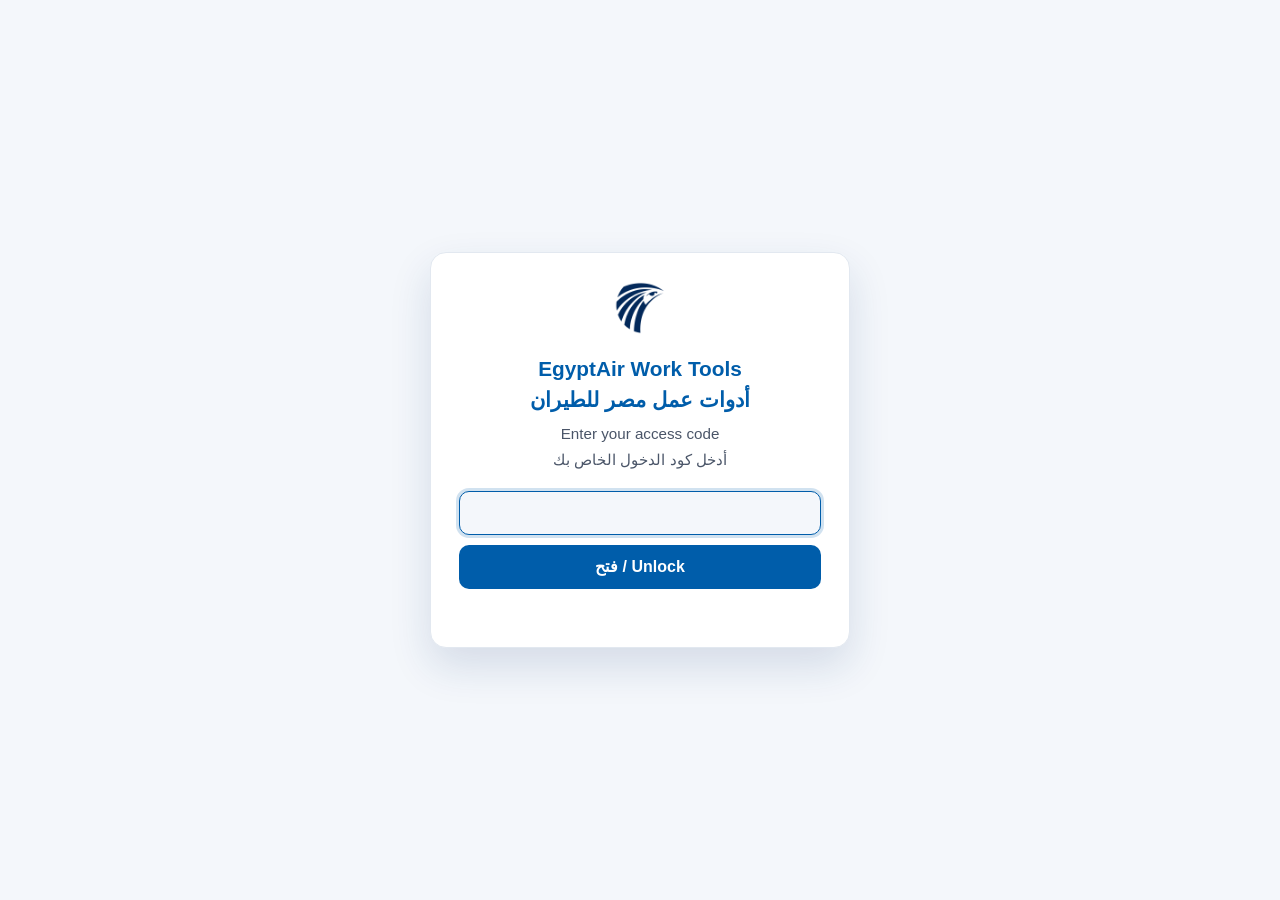
==== commit e4e540a5: "Add files via upload" ====
--- a/index.html
+++ b/index.html
@@ -1,5 +1,5 @@
 <!DOCTYPE html>
-<html lang="en" dir="ltr" data-theme="light">
+<html lang="ar" dir="rtl" data-theme="light">
 <head>
   <meta charset="UTF-8">
   <script src="auth.js"></script>
@@ -34,9 +34,9 @@
     </nav>
 
     <div class="portal-actions" aria-label="Display controls">
-      <button class="segmented-btn active" type="button" data-lang-option="en">EN</button>
-      <button class="segmented-btn" type="button" data-lang-option="ar">AR</button>
-      <button class="theme-btn" type="button" data-theme-toggle data-en="Dark" data-ar="داكن">Dark</button>
+      <button class="segmented-btn" type="button" data-lang-option="en">EN</button>
+      <button class="segmented-btn active" type="button" data-lang-option="ar">AR</button>
+      <button class="theme-btn" type="button" data-theme-toggle data-en="Dark" data-ar="داكن">داكن</button>
     </div>
   </header>
 
